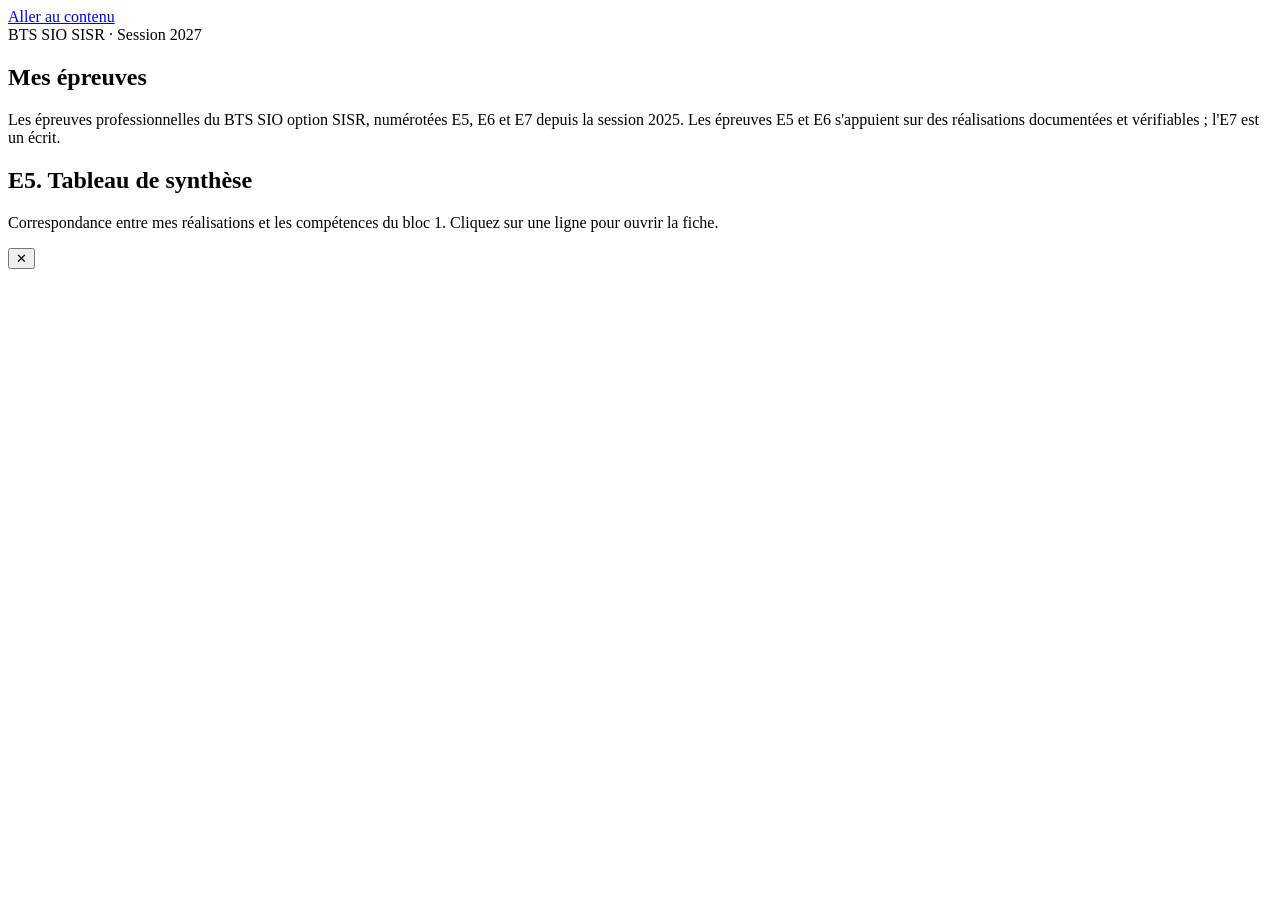
==== epreuves.html @ 0b48050b "Add files via upload" ====
<!DOCTYPE html>
<html lang="fr">
<head>
  <meta charset="UTF-8">
  <meta name="viewport" content="width=device-width, initial-scale=1.0">
  <title>Mes épreuves — Portfolio BTS SIO SISR</title>
  <meta name="description" content="Portfolio BTS SIO option SISR — Épreuve E5">
  <link rel="icon" href="data:image/svg+xml,<svg xmlns='http://www.w3.org/2000/svg' viewBox='0 0 100 100'><text y='.9em' font-size='90'>🖧</text></svg>">
  <link rel="preconnect" href="https://fonts.googleapis.com">
  <link rel="preconnect" href="https://fonts.gstatic.com" crossorigin>
  <link href="https://fonts.googleapis.com/css2?family=Inter:wght@400;500;600;700;800&family=JetBrains+Mono:wght@400;600&display=swap" rel="stylesheet">
  <link rel="stylesheet" href="css/style.css">
  <script>try{document.documentElement.dataset.theme=localStorage.getItem("theme")||"dark"}catch(e){document.documentElement.dataset.theme="dark"}</script>
</head>
<body data-page="epreuves">
  <a class="skip" href="#main">Aller au contenu</a>
  <header class="nav" id="nav"></header>
  <main id="main">
    <section class="page-hero">
      <div class="container">
        <span class="tag">BTS SIO SISR · Session 2027</span>
        <h1>Mes épreuves</h1>
        <p>Les épreuves professionnelles du BTS SIO option SISR, numérotées E5, E6 et E7 depuis la session 2025. Les épreuves E5 et E6 s'appuient sur des réalisations documentées et vérifiables ; l'E7 est un écrit.</p>
      </div>
    </section>
    <section class="section section--first">
      <div class="container"><div class="epreuves" id="epreuves-list"></div></div>
    </section>
    <section class="section section--alt" id="synthese">
      <div class="container">
        <h2 class="section__title"><span class="num">E5.</span> Tableau de synthèse</h2>
        <p class="section__intro">Correspondance entre mes réalisations et les compétences du bloc 1. Cliquez sur une ligne pour ouvrir la fiche.</p>
        <div class="coverage" id="coverage"></div>
        <div class="table-wrap"><table class="synth" id="synth-table"></table></div>
        <div class="synth__legend" id="synth-legend"></div>
      </div>
    </section>
  </main>
  <footer class="footer" id="footer"></footer>

  <div class="modal" id="modal" aria-hidden="true">
    <div class="modal__overlay" data-close></div>
    <div class="modal__box" role="dialog" aria-modal="true" aria-labelledby="modal-title">
      <button class="modal__close" data-close aria-label="Fermer">✕</button>
      <div id="modal-content"></div>
    </div>
  </div>

  <script src="js/data/accueil.js"></script>
  <script src="js/data/epreuves.js"></script>
  <script src="js/data/projets.js"></script>
  <script src="js/data/veille.js"></script>
  <script src="js/data/certifications.js"></script>
  <script src="js/main.js"></script>
</body>
</html>
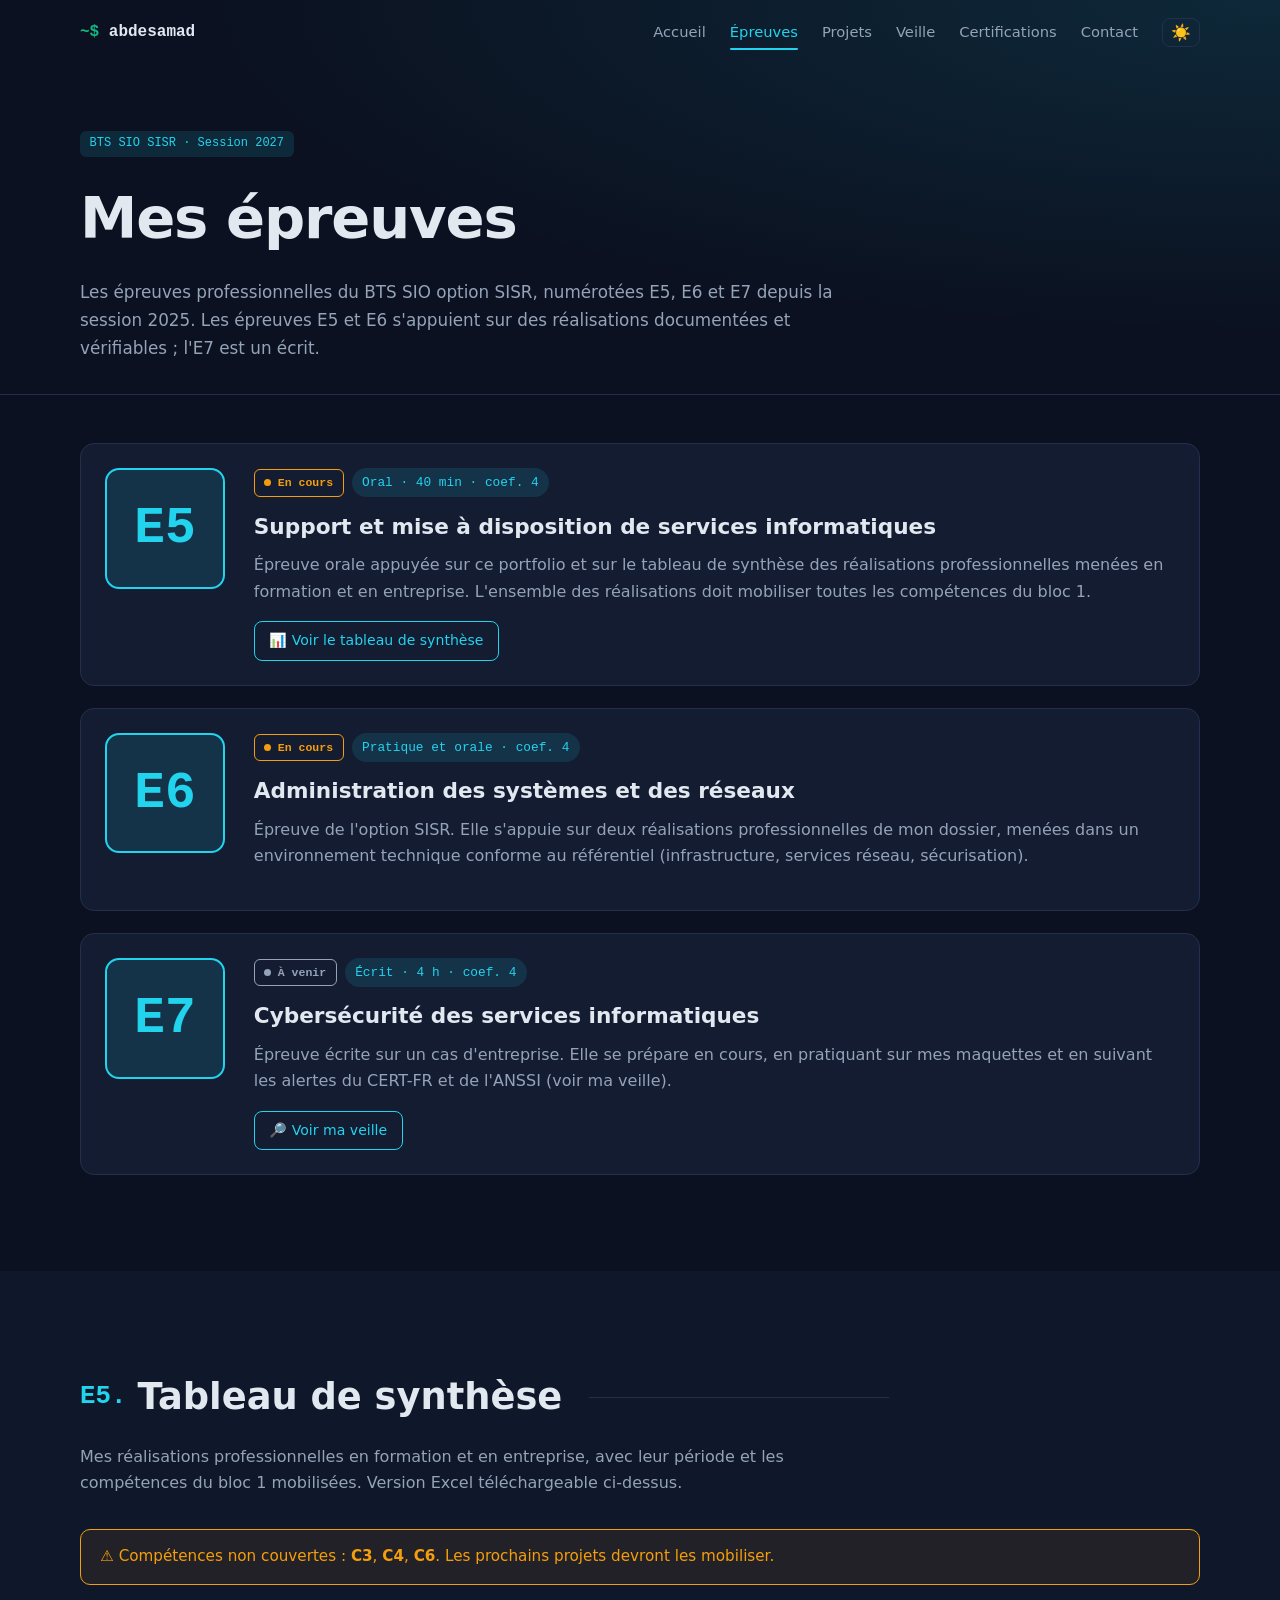
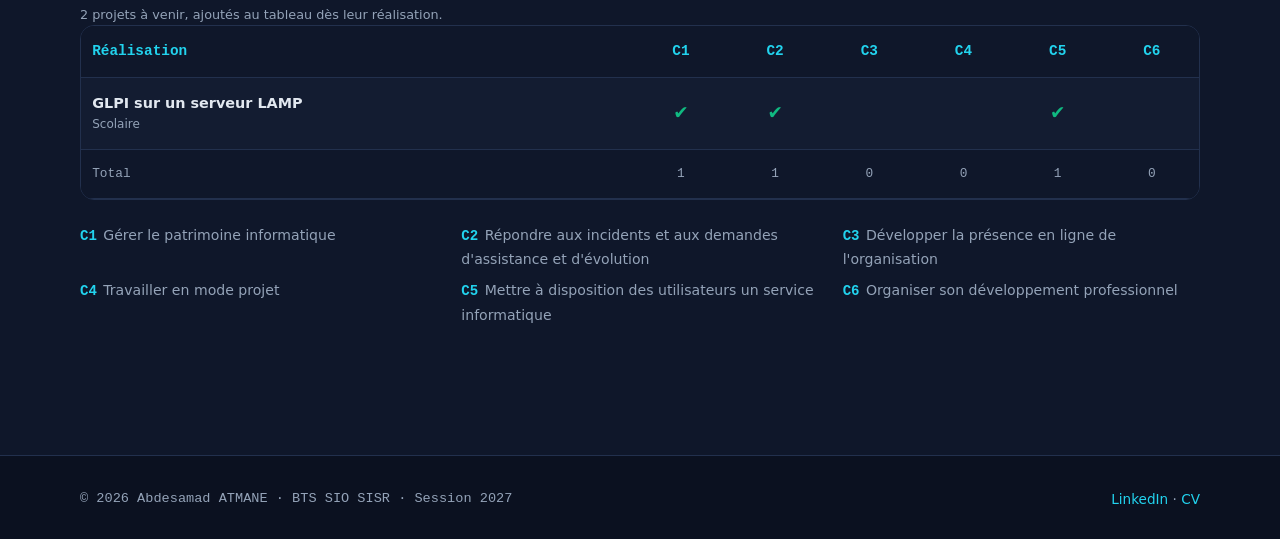
==== commit a85dcf7e: "Add files via upload" ====
--- a/epreuves.html
+++ b/epreuves.html
@@ -29,7 +29,7 @@
     <section class="section section--alt" id="synthese">
       <div class="container">
         <h2 class="section__title"><span class="num">E5.</span> Tableau de synthèse</h2>
-        <p class="section__intro">Correspondance entre mes réalisations et les compétences du bloc 1. Cliquez sur une ligne pour ouvrir la fiche.</p>
+        <p class="section__intro">Mes réalisations professionnelles en formation et en entreprise, avec leur période et les compétences du bloc 1 mobilisées. Version Excel téléchargeable ci-dessus.</p>
         <div class="coverage" id="coverage"></div>
         <div class="table-wrap"><table class="synth" id="synth-table"></table></div>
         <div class="synth__legend" id="synth-legend"></div>
--- a/css/style.css
+++ b/css/style.css
@@ -0,0 +1,451 @@
+/* =========================================================
+   PORTFOLIO E5 — BTS SIO SISR
+   Couleurs modifiables dans :root
+   ========================================================= */
+:root {
+  --bg: #0b1120;
+  --bg-alt: #0f172a;
+  --card: #131c31;
+  --card-hover: #18233d;
+  --border: #22304d;
+  --text: #e2e8f0;
+  --muted: #94a3b8;
+  --accent: #22d3ee;      /* cyan */
+  --accent-2: #10b981;    /* vert terminal */
+  --accent-soft: rgba(34, 211, 238, .12);
+  --radius: 14px;
+  --shadow: 0 10px 30px rgba(0, 0, 0, .35);
+  --font: "Inter", system-ui, sans-serif;
+  --mono: "JetBrains Mono", ui-monospace, monospace;
+}
+[data-theme="light"] {
+  --bg: #f8fafc;
+  --bg-alt: #eef2f7;
+  --card: #ffffff;
+  --card-hover: #f1f5f9;
+  --border: #dbe3ee;
+  --text: #0f172a;
+  --muted: #475569;
+  --accent: #0891b2;
+  --accent-2: #059669;
+  --accent-soft: rgba(8, 145, 178, .1);
+  --shadow: 0 10px 25px rgba(15, 23, 42, .08);
+}
+
+* { margin: 0; padding: 0; box-sizing: border-box; }
+html { scroll-behavior: smooth; scroll-padding-top: 70px; }
+body {
+  font-family: var(--font);
+  background: var(--bg);
+  color: var(--text);
+  line-height: 1.65;
+  transition: background .3s, color .3s;
+}
+a { color: var(--accent); text-decoration: none; }
+img { max-width: 100%; display: block; }
+ul { list-style: none; }
+.container { width: min(1120px, 92%); margin: 0 auto; }
+.mono { font-family: var(--mono); }
+.center { text-align: center; }
+.prompt { color: var(--accent-2); font-family: var(--mono); }
+
+/* ---------- BOUTONS ---------- */
+.btn {
+  display: inline-block; padding: .8rem 1.5rem; border-radius: 10px;
+  font-weight: 600; font-size: .95rem; transition: .25s; cursor: pointer; border: 2px solid transparent;
+}
+.btn--primary { background: var(--accent); color: #0b1120; }
+.btn--primary:hover { transform: translateY(-2px); box-shadow: 0 8px 20px var(--accent-soft); }
+.btn--ghost { border-color: var(--accent); color: var(--accent); }
+.btn--ghost:hover { background: var(--accent-soft); }
+
+/* ---------- NAVIGATION ---------- */
+.nav {
+  position: fixed; inset: 0 0 auto 0; z-index: 100; height: 64px;
+  display: flex; align-items: center; transition: .3s;
+}
+.nav.scrolled {
+  background: color-mix(in srgb, var(--bg) 85%, transparent);
+  backdrop-filter: blur(12px); border-bottom: 1px solid var(--border);
+}
+.nav__inner { display: flex; align-items: center; justify-content: space-between; }
+.nav__logo { font-family: var(--mono); font-weight: 600; color: var(--text); }
+.nav__links { display: flex; align-items: center; gap: 1.5rem; }
+.nav__links a { color: var(--muted); font-size: .92rem; font-weight: 500; transition: color .2s; position: relative; }
+.nav__links a:hover, .nav__links a.active { color: var(--accent); }
+.nav__links a.active::after {
+  content: ""; position: absolute; left: 0; right: 0; bottom: -6px; height: 2px; background: var(--accent); border-radius: 2px;
+}
+.theme-toggle { background: none; border: 1px solid var(--border); border-radius: 8px; padding: .25rem .5rem; cursor: pointer; font-size: 1rem; }
+.nav__burger { display: none; background: none; border: none; cursor: pointer; flex-direction: column; gap: 5px; }
+.nav__burger span { width: 24px; height: 2px; background: var(--text); transition: .3s; }
+
+/* ---------- HERO ---------- */
+.hero { position: relative; min-height: 100vh; display: flex; align-items: center; overflow: hidden; }
+#network-bg { position: absolute; inset: 0; width: 100%; height: 100%; opacity: .55; }
+.hero__content { position: relative; z-index: 1; }
+.hero__hello { color: var(--accent); margin-bottom: .5rem; }
+.hero__name { font-size: clamp(2.5rem, 7vw, 4.8rem); font-weight: 800; line-height: 1.1; letter-spacing: -.02em; }
+.hero__title { font-size: clamp(1.2rem, 3vw, 1.8rem); color: var(--muted); font-weight: 600; margin: .6rem 0 1.2rem; }
+.hero__typed { font-size: 1.05rem; min-height: 1.6em; margin-bottom: 2.2rem; }
+.cursor { animation: blink 1s steps(1) infinite; color: var(--accent); }
+@keyframes blink { 50% { opacity: 0; } }
+.hero__actions { display: flex; gap: 1rem; flex-wrap: wrap; }
+.hero__scroll {
+  position: absolute; bottom: 2rem; left: 50%; transform: translateX(-50%);
+  color: var(--muted); font-size: 1.5rem; animation: bounce 2s infinite;
+}
+@keyframes bounce { 0%,100% { transform: translate(-50%, 0); } 50% { transform: translate(-50%, 8px); } }
+
+/* ---------- SECTIONS ---------- */
+.section { padding: 6rem 0; }
+.section--alt { background: var(--bg-alt); }
+.section__title {
+  font-size: clamp(1.7rem, 4vw, 2.3rem); font-weight: 800; margin-bottom: 2rem;
+  display: flex; align-items: center; gap: .7rem;
+}
+.section__title::after { content: ""; flex: 1; max-width: 300px; height: 1px; background: var(--border); margin-left: 1rem; }
+.section__title--center { justify-content: center; }
+.section__title--center::after { display: none; }
+.num { font-family: var(--mono); color: var(--accent); font-size: .7em; font-weight: 600; }
+.section__intro { color: var(--muted); max-width: 720px; margin: -1rem 0 2rem; }
+.center .section__intro { margin-inline: auto; }
+.sub-title { font-size: 1.25rem; margin: 3rem 0 1.2rem; }
+.card {
+  background: var(--card); border: 1px solid var(--border); border-radius: var(--radius); padding: 1.5rem;
+}
+.tag {
+  display: inline-block; font-family: var(--mono); font-size: .75rem; color: var(--accent);
+  background: var(--accent-soft); padding: .2rem .6rem; border-radius: 6px; margin-bottom: .6rem;
+}
+
+/* ---------- À PROPOS ---------- */
+.about { display: grid; grid-template-columns: 260px 1fr; gap: 3rem; align-items: start; }
+.about__photo {
+  aspect-ratio: 1; border-radius: var(--radius); overflow: hidden; border: 2px solid var(--accent);
+  background: linear-gradient(135deg, var(--accent-soft), var(--card));
+  display: grid; place-items: center; font-size: 4rem; font-weight: 800; color: var(--accent);
+  box-shadow: 12px 12px 0 var(--accent-soft);
+}
+.about__photo img { width: 100%; height: 100%; object-fit: cover; }
+.about__text p { color: var(--muted); font-size: 1.05rem; margin-bottom: 1.5rem; }
+.about__infos { display: grid; grid-template-columns: repeat(auto-fit, minmax(220px, 1fr)); gap: .8rem; }
+.about__infos li { background: var(--card); border: 1px solid var(--border); border-radius: 10px; padding: .7rem 1rem; font-size: .92rem; }
+.about__infos strong { display: block; color: var(--accent); font-size: .75rem; font-family: var(--mono); text-transform: uppercase; }
+.bts-info p + p { margin-top: .8rem; }
+.bts-info p { color: var(--muted); }
+.bts-info strong { color: var(--text); }
+
+/* Timeline */
+.timeline { border-left: 2px solid var(--border); padding-left: 1.8rem; display: grid; gap: 1.5rem; }
+.timeline__item { position: relative; }
+.timeline__item::before {
+  content: ""; position: absolute; left: calc(-1.8rem - 7px); top: .45rem;
+  width: 12px; height: 12px; border-radius: 50%; background: var(--accent); box-shadow: 0 0 0 4px var(--accent-soft);
+}
+.timeline__date { font-family: var(--mono); color: var(--accent); font-size: .85rem; }
+.timeline__item h4 { font-size: 1.1rem; }
+.timeline__lieu { color: var(--muted); font-size: .9rem; }
+.timeline__item p { color: var(--muted); font-size: .95rem; margin-top: .3rem; }
+
+/* ---------- COMPÉTENCES ---------- */
+.skills { display: grid; grid-template-columns: repeat(auto-fit, minmax(200px, 1fr)); gap: 1.2rem; }
+.skill { transition: .25s; }
+.skill:hover { transform: translateY(-4px); border-color: var(--accent); }
+.skill__head { display: flex; align-items: center; gap: .6rem; margin-bottom: 1rem; }
+.skill__icon { font-size: 1.5rem; }
+.skill h3 { font-size: 1.05rem; }
+.chips { display: flex; flex-wrap: wrap; gap: .45rem; }
+.chip {
+  font-size: .8rem; padding: .25rem .65rem; border-radius: 20px;
+  background: var(--accent-soft); color: var(--accent); font-family: var(--mono);
+}
+.certs { display: grid; grid-template-columns: repeat(auto-fit, minmax(260px, 1fr)); gap: 1rem; }
+.cert { display: flex; gap: 1rem; align-items: center; }
+.cert__icon { font-size: 1.8rem; }
+.cert h4 { font-size: .98rem; }
+.cert p { color: var(--muted); font-size: .85rem; }
+
+/* ---------- RÉALISATIONS ---------- */
+.filters { display: flex; gap: .6rem; margin-bottom: 2rem; flex-wrap: wrap; }
+.filter {
+  background: var(--card); border: 1px solid var(--border); color: var(--muted);
+  padding: .5rem 1.1rem; border-radius: 30px; cursor: pointer; font-weight: 500; transition: .2s; font-family: var(--font);
+}
+.filter:hover { color: var(--accent); }
+.filter.active { background: var(--accent); color: #0b1120; border-color: var(--accent); }
+.projects { display: grid; grid-template-columns: repeat(auto-fill, minmax(320px, 1fr)); gap: 1.4rem; }
+.project {
+  display: flex; flex-direction: column; gap: .2rem; transition: .25s; text-align: left;
+  font: inherit; color: inherit;
+}
+.project:hover { transform: translateY(-5px); border-color: var(--accent); box-shadow: var(--shadow); }
+.project__top { display: flex; justify-content: space-between; align-items: center; margin-bottom: 1rem; }
+.project__icon { font-size: 2rem; }
+.badge { font-size: .72rem; font-family: var(--mono); padding: .2rem .6rem; border-radius: 6px; font-weight: 600; }
+.badge--formation { background: rgba(34, 211, 238, .14); color: var(--accent); }
+.badge--entreprise, .badge--stage, .badge--alternance { background: rgba(16, 185, 129, .15); color: var(--accent-2); }
+.badge--personnel { background: rgba(167, 139, 250, .16); color: #a78bfa; }
+.project h3 { font-size: 1.12rem; margin-bottom: .5rem; }
+.project p { color: var(--muted); font-size: .92rem; flex: 1; }
+.project__comp { display: flex; gap: .35rem; flex-wrap: wrap; margin: 1rem 0 .8rem; }
+.comp-pill { font-family: var(--mono); font-size: .72rem; border: 1px solid var(--border); padding: .1rem .45rem; border-radius: 5px; color: var(--muted); }
+.project__more { color: var(--accent); font-size: .88rem; font-weight: 600; }
+[hidden] { display: none !important; }
+
+/* ---------- TABLEAU DE SYNTHÈSE ---------- */
+.table-wrap { overflow-x: auto; border-radius: var(--radius); border: 1px solid var(--border); }
+.synth { width: 100%; border-collapse: collapse; background: var(--card); min-width: 720px; }
+.synth th, .synth td { padding: .85rem .7rem; border-bottom: 1px solid var(--border); text-align: center; font-size: .9rem; }
+.synth thead th { background: var(--bg-alt); font-family: var(--mono); color: var(--accent); }
+.synth td:first-child, .synth th:first-child { text-align: left; }
+.synth tbody tr { cursor: pointer; transition: background .2s; }
+.synth tbody tr:hover { background: var(--card-hover); }
+.synth .check { color: var(--accent-2); font-size: 1.15rem; font-weight: 700; }
+.synth td small { display: block; color: var(--muted); font-size: .75rem; }
+.synth tfoot td { font-family: var(--mono); color: var(--muted); font-size: .8rem; background: var(--bg-alt); }
+.synth__legend { display: grid; grid-template-columns: repeat(auto-fit, minmax(300px, 1fr)); gap: .5rem 1.5rem; margin: 1.5rem 0 2rem; font-size: .88rem; color: var(--muted); }
+.synth__legend strong { font-family: var(--mono); color: var(--accent); margin-right: .4rem; }
+
+/* ---------- STAGES ---------- */
+.stages { display: grid; grid-template-columns: repeat(auto-fit, minmax(320px, 1fr)); gap: 1.5rem; }
+.stage { border-top: 3px solid var(--accent-2); }
+.stage__period { font-family: var(--mono); color: var(--accent-2); font-size: .85rem; }
+.stage h3 { font-size: 1.25rem; margin: .3rem 0; }
+.stage__meta { color: var(--muted); font-size: .88rem; margin-bottom: 1rem; }
+.stage p { color: var(--muted); margin-bottom: 1rem; }
+.list li { position: relative; padding-left: 1.3rem; margin-bottom: .45rem; color: var(--muted); font-size: .95rem; }
+.list li::before { content: "▹"; position: absolute; left: 0; color: var(--accent); }
+.list strong { color: var(--text); }
+
+/* ---------- VEILLE ---------- */
+.veille__head h3 { font-size: 1.4rem; margin-bottom: .5rem; }
+.veille__pb { font-style: italic; color: var(--accent); margin-bottom: .8rem; }
+.veille__head p:last-child { color: var(--muted); }
+.veille__grid { display: grid; grid-template-columns: 1fr 1fr; gap: 1.2rem; margin-top: 1.2rem; }
+.veille__grid h4 { margin-bottom: 1rem; }
+.articles { display: grid; grid-template-columns: repeat(auto-fill, minmax(300px, 1fr)); gap: 1.2rem; }
+.article { transition: .25s; display: block; color: inherit; }
+.article:hover { border-color: var(--accent); transform: translateY(-3px); }
+.article__meta { font-family: var(--mono); font-size: .78rem; color: var(--accent); margin-bottom: .4rem; }
+.article h4 { margin-bottom: .4rem; }
+.article p { color: var(--muted); font-size: .9rem; }
+
+/* ---------- CONTACT ---------- */
+.contact { display: flex; justify-content: center; gap: 1rem; flex-wrap: wrap; }
+.contact a {
+  display: flex; align-items: center; gap: .6rem; padding: 1rem 1.5rem;
+  background: var(--card); border: 1px solid var(--border); border-radius: var(--radius); color: var(--text); font-weight: 500; transition: .25s;
+}
+.contact a:hover { border-color: var(--accent); color: var(--accent); transform: translateY(-3px); }
+.contact svg { width: 22px; height: 22px; fill: currentColor; }
+
+.footer { padding: 2rem 0; border-top: 1px solid var(--border); text-align: center; color: var(--muted); font-size: .85rem; }
+
+/* ---------- MODALE ---------- */
+.modal { position: fixed; inset: 0; z-index: 200; display: none; align-items: center; justify-content: center; padding: 1rem; }
+.modal.open { display: flex; }
+.modal__overlay { position: absolute; inset: 0; background: rgba(2, 6, 23, .75); backdrop-filter: blur(4px); }
+.modal__box {
+  position: relative; background: var(--card); border: 1px solid var(--border); border-radius: var(--radius);
+  width: min(820px, 100%); max-height: 90vh; overflow-y: auto; padding: 2.2rem; animation: pop .25s ease;
+}
+@keyframes pop { from { transform: scale(.95); opacity: 0; } }
+.modal__close {
+  position: absolute; top: 1rem; right: 1rem; background: var(--bg-alt); border: 1px solid var(--border);
+  color: var(--text); width: 36px; height: 36px; border-radius: 50%; cursor: pointer; font-size: 1rem;
+}
+.modal__close:hover { color: var(--accent); border-color: var(--accent); }
+.modal h2 { font-size: 1.6rem; margin: .5rem 2.5rem .3rem 0; }
+.modal__date { color: var(--muted); font-family: var(--mono); font-size: .85rem; }
+.modal h4 { color: var(--accent); font-size: .85rem; font-family: var(--mono); text-transform: uppercase; letter-spacing: .05em; margin: 1.6rem 0 .6rem; }
+.modal p { color: var(--muted); }
+.steps { counter-reset: step; list-style: none; }
+.steps li { counter-increment: step; position: relative; padding-left: 2.4rem; margin-bottom: .7rem; color: var(--muted); }
+.steps li::before {
+  content: counter(step); position: absolute; left: 0; top: 0; width: 1.7rem; height: 1.7rem; border-radius: 50%;
+  background: var(--accent-soft); color: var(--accent); font-family: var(--mono); font-size: .8rem; display: grid; place-items: center; font-weight: 600;
+}
+.modal__comps li { display: flex; gap: .6rem; align-items: baseline; margin-bottom: .4rem; color: var(--muted); }
+.modal__comps strong { font-family: var(--mono); color: var(--accent-2); }
+.docs { display: flex; gap: .6rem; flex-wrap: wrap; }
+.docs a { border: 1px solid var(--accent); padding: .45rem .9rem; border-radius: 8px; font-size: .88rem; }
+.docs a:hover { background: var(--accent-soft); }
+
+/* ---------- ANIMATION D'APPARITION ---------- */
+.reveal { opacity: 0; transform: translateY(25px); transition: opacity .7s ease, transform .7s ease; }
+.reveal.visible { opacity: 1; transform: none; }
+
+/* ---------- RESPONSIVE ---------- */
+@media (max-width: 900px) {
+  .nav__burger { display: flex; }
+  .nav__links {
+    position: fixed; top: 64px; right: 0; bottom: 0; width: min(280px, 80%);
+    flex-direction: column; align-items: flex-start; padding: 2rem; gap: 1.4rem;
+    background: var(--bg-alt); border-left: 1px solid var(--border);
+    transform: translateX(100%); transition: transform .3s;
+  }
+  .nav__links.open { transform: none; }
+  .nav__links a { font-size: 1.05rem; }
+  .nav__burger.open span:nth-child(1) { transform: translateY(7px) rotate(45deg); }
+  .nav__burger.open span:nth-child(2) { opacity: 0; }
+  .nav__burger.open span:nth-child(3) { transform: translateY(-7px) rotate(-45deg); }
+  .about { grid-template-columns: 1fr; }
+  .about__photo { max-width: 220px; }
+  .veille__grid { grid-template-columns: 1fr; }
+}
+@media (max-width: 500px) {
+  .section { padding: 4.5rem 0; }
+  .projects { grid-template-columns: 1fr; }
+  .modal__box { padding: 1.5rem; }
+}
+@media (prefers-reduced-motion: reduce) {
+  * { animation: none !important; transition: none !important; scroll-behavior: auto !important; }
+  .reveal { opacity: 1; transform: none; }
+}
+@media print {
+  .nav, #network-bg, .hero__scroll, .filters, .modal { display: none !important; }
+  .reveal { opacity: 1; transform: none; }
+}
+
+/* =========================================================
+   STRUCTURE MULTI-PAGES
+   ========================================================= */
+.skip { position: absolute; left: -999px; top: 0; background: var(--accent); color: #0b1120; padding: .5rem 1rem; z-index: 300; }
+.skip:focus { left: 1rem; }
+.section--tight { padding: 0 0 2rem; margin-top: -4rem; position: relative; z-index: 2; }
+.section--first { padding-top: 3rem; }
+.hero__name .outline { color: transparent; -webkit-text-stroke: 2px var(--text); }
+.hero__intro { color: var(--muted); max-width: 620px; font-size: 1.08rem; margin-bottom: 2rem; }
+.hero .tag { margin-bottom: 1.2rem; }
+.btn--small { padding: .55rem 1rem; font-size: .85rem; align-self: flex-start; margin-top: auto; font-family: var(--font); border: none; }
+
+/* Bandeau des pages internes */
+.page-hero { padding: 8rem 0 2rem; border-bottom: 1px solid var(--border);
+  background: radial-gradient(ellipse at top right, var(--accent-soft), transparent 60%); }
+.page-hero h1 { font-size: clamp(2.2rem, 6vw, 3.6rem); font-weight: 800; letter-spacing: -.02em; margin: .3rem 0 .8rem; }
+.page-hero p { color: var(--muted); max-width: 760px; font-size: 1.05rem; }
+.page-hero strong { color: var(--text); }
+
+/* Chiffres clés */
+.stats { display: grid; grid-template-columns: repeat(4, 1fr); gap: 1rem; }
+.stat { display: flex; flex-direction: column; color: var(--text); transition: .25s; }
+.stat:hover { border-color: var(--accent); transform: translateY(-3px); }
+.stat strong { font-size: 2.2rem; font-weight: 800; color: var(--accent); line-height: 1.1; }
+.stat span { color: var(--muted); font-size: .9rem; }
+
+/* Grilles d'info */
+.info-grid { display: grid; grid-template-columns: repeat(auto-fit, minmax(280px, 1fr)); gap: 1.2rem; margin-top: 2.5rem; }
+.info-grid--2 { grid-template-columns: repeat(auto-fit, minmax(320px, 1fr)); }
+.info-grid h3 { font-size: 1.15rem; margin-bottom: .6rem; }
+.info-grid p { color: var(--muted); margin-bottom: .8rem; }
+.info-grid a { font-size: .9rem; font-weight: 600; }
+.mini { font-family: var(--mono); font-size: .78rem; color: var(--accent); text-transform: uppercase; margin: .8rem 0 .3rem; }
+.kv { display: grid; grid-template-columns: auto 1fr; gap: .3rem 1rem; font-size: .88rem; margin-bottom: 1rem; }
+.kv dt { font-family: var(--mono); color: var(--accent); font-size: .75rem; text-transform: uppercase; padding-top: .15rem; }
+.kv dd { color: var(--text); }
+.two-cols { display: grid; grid-template-columns: 1fr 1fr; gap: 3rem; }
+.two-cols .sub-title { margin-top: 0; }
+
+/* Statuts */
+.badges { display: flex; gap: .5rem; flex-wrap: wrap; align-items: center; }
+.statut { display: inline-flex; align-items: center; gap: .4rem; font-family: var(--mono); font-size: .72rem; font-weight: 600;
+  padding: .2rem .6rem; border-radius: 6px; border: 1px solid currentColor; }
+.statut .dot { width: 7px; height: 7px; border-radius: 50%; background: currentColor; }
+.statut--operationnel, .statut--obtenue, .statut--termine { color: var(--accent-2); }
+.statut--en-cours { color: #f59e0b; }
+.statut--a-venir { color: var(--muted); }
+
+/* Épreuves */
+.epreuves { display: grid; gap: 1.4rem; }
+.epreuve { display: grid; grid-template-columns: 120px 1fr; gap: 1.8rem; align-items: start; }
+.epreuve__code { font-size: 3.2rem; font-weight: 800; color: var(--accent); font-family: var(--mono);
+  border: 2px solid var(--accent); border-radius: var(--radius); text-align: center; padding: 1rem 0; background: var(--accent-soft); }
+.epreuve h2 { font-size: 1.35rem; margin: .7rem 0 .5rem; }
+.epreuve p { color: var(--muted); margin-bottom: 1rem; }
+.alert { padding: .9rem 1.2rem; border-radius: 10px; margin-bottom: 1.2rem; font-size: .95rem; border: 1px solid; }
+.alert--ok { color: var(--accent-2); border-color: currentColor; background: rgba(16, 185, 129, .08); }
+.alert--warn { color: #f59e0b; border-color: currentColor; background: rgba(245, 158, 11, .08); }
+.synth tbody tr:focus { outline: 2px solid var(--accent); outline-offset: -2px; }
+
+/* Projets */
+.project__num { color: var(--muted); font-size: .8rem; }
+.project .badge { align-self: flex-start; margin-bottom: .3rem; }
+.chips--sm { margin-top: 1rem; }
+.chips--sm .chip { font-size: .72rem; }
+
+/* Schéma d'architecture */
+.archi { display: flex; align-items: stretch; flex-wrap: wrap; gap: .4rem; padding: 1.2rem; border: 1px dashed var(--border);
+  border-radius: var(--radius); background: var(--bg-alt); }
+.archi__node { flex: 1 1 130px; background: var(--card); border: 1px solid var(--accent); border-radius: 10px; padding: .7rem .8rem; text-align: center; }
+.archi__node strong { display: block; font-size: .9rem; }
+.archi__node span { display: block; font-family: var(--mono); font-size: .72rem; color: var(--muted); }
+.archi__arrow { align-self: center; width: 28px; height: 2px; background: repeating-linear-gradient(90deg, var(--accent) 0 5px, transparent 5px 9px);
+  position: relative; flex: 0 0 28px; animation: flow 1s linear infinite; background-size: 18px 2px; }
+.archi__arrow::after { content: ""; position: absolute; right: -2px; top: -4px; border: 5px solid transparent; border-left-color: var(--accent); border-right: 0; }
+@keyframes flow { to { background-position: 18px 0; } }
+
+/* Veille */
+.axes { display: grid; grid-template-columns: repeat(auto-fit, minmax(220px, 1fr)); gap: 1rem; }
+.axe { display: flex; flex-direction: column; gap: .3rem; font-weight: 500; }
+.axe .mono { color: var(--accent); font-size: .78rem; }
+.journal { display: grid; gap: 1rem; border-left: 2px solid var(--border); padding-left: 1.5rem; }
+.journal .article { position: relative; }
+.journal .article::before { content: ""; position: absolute; left: calc(-1.5rem - 7px); top: 1.6rem; width: 12px; height: 12px;
+  border-radius: 50%; background: var(--accent); box-shadow: 0 0 0 4px var(--accent-soft); }
+.article h3 { font-size: 1.1rem; margin-bottom: .4rem; }
+.article h3 a { color: var(--text); }
+.article h3 a:hover { color: var(--accent); }
+.article__retenu { margin-top: .8rem; padding: .7rem 1rem; border-left: 3px solid var(--accent-2); background: rgba(16, 185, 129, .07);
+  border-radius: 0 8px 8px 0; color: var(--text) !important; font-size: .92rem; }
+.avis { margin-top: 1.2rem; border-left: 4px solid var(--accent); }
+.avis p:last-child { color: var(--text); font-size: 1.05rem; }
+.regle { margin-top: .8rem; font-family: var(--mono); font-size: .82rem; color: var(--accent) !important; }
+
+/* Certifications */
+.filter-count { color: var(--muted); font-size: .85rem; margin: -1rem 0 1.2rem; }
+.cert { display: flex; flex-direction: column; align-items: stretch; gap: .5rem; }
+.cert__top { display: flex; justify-content: space-between; align-items: center; gap: .5rem; }
+.cert__org { color: var(--accent); font-size: .78rem; text-transform: uppercase; }
+.cert h3 { font-size: 1.05rem; }
+.cert__date { color: var(--muted); font-size: .8rem; margin-top: auto; }
+
+/* Contact */
+.contact-layout { display: grid; grid-template-columns: 1fr 1.3fr; gap: 2rem; align-items: start; }
+.contact--col { flex-direction: column; }
+.contact--col a { justify-content: flex-start; }
+.contact a span strong { display: block; font-size: .75rem; font-family: var(--mono); color: var(--accent); text-transform: uppercase; }
+.form { display: grid; gap: 1rem; }
+.form h3 { font-size: 1.2rem; }
+.form label { display: grid; gap: .35rem; font-size: .88rem; font-weight: 600; }
+.form input, .form textarea { font: inherit; font-weight: 400; color: var(--text); background: var(--bg-alt); border: 1px solid var(--border);
+  border-radius: 8px; padding: .7rem .9rem; resize: vertical; }
+.form input:focus, .form textarea:focus { outline: none; border-color: var(--accent); box-shadow: 0 0 0 3px var(--accent-soft); }
+.form .btn { border: none; font-family: var(--font); justify-self: start; }
+.form__note { font-size: .8rem; color: var(--muted); }
+
+.footer__inner { display: flex; justify-content: space-between; flex-wrap: wrap; gap: .5rem; }
+
+@media (max-width: 900px) {
+  .stats { grid-template-columns: repeat(2, 1fr); }
+  .two-cols, .contact-layout { grid-template-columns: 1fr; }
+  .epreuve { grid-template-columns: 1fr; gap: 1rem; }
+  .epreuve__code { width: 110px; font-size: 2.2rem; padding: .5rem 0; }
+}
+@media (max-width: 600px) {
+  .archi { flex-direction: column; }
+  .archi__node { flex-basis: auto; }
+  .archi__arrow { transform: rotate(90deg); margin: .6rem auto; }
+  .footer__inner { justify-content: center; text-align: center; }
+}
+.project--soon { border-style: dashed; opacity: .75; }
+.project--soon:hover { transform: none; box-shadow: none; border-color: var(--border); }
+.project__soon { margin-top: auto; color: var(--muted); font-size: .82rem; }
+.badge--scolaire { background: rgba(34, 211, 238, .14); color: var(--accent); }
+.project__actions { display: flex; gap: .5rem; flex-wrap: wrap; margin-top: auto; }
+.project__actions .btn { margin-top: 0; }
+.btn--small.btn--ghost { border: 2px solid var(--accent); background: none; color: var(--accent); }
+.empty { grid-column: 1 / -1; text-align: center; padding: 3rem 1.5rem; border-style: dashed; }
+.empty__icon { font-size: 2.5rem; display: block; margin-bottom: .6rem; }
+.empty h3 { font-size: 1.2rem; margin-bottom: .4rem; }
+.empty p { color: var(--muted); max-width: 520px; margin: 0 auto; }
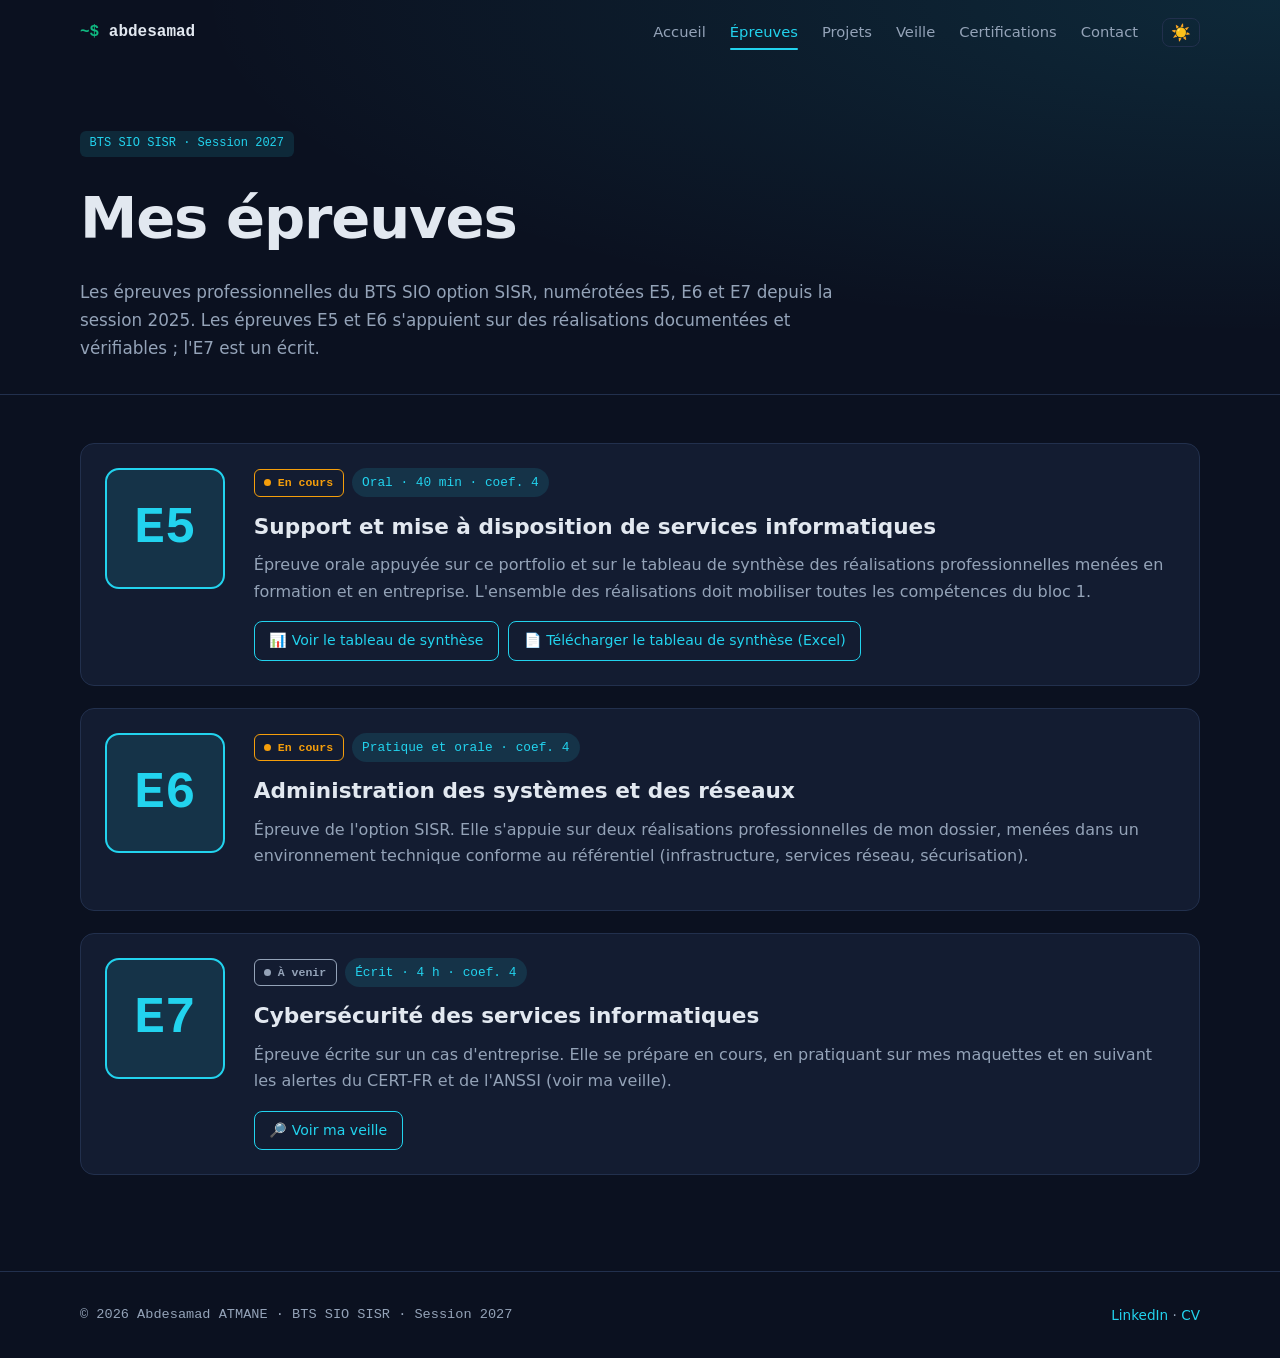
==== commit 838b0660: "Add files via upload" ====
--- a/epreuves.html
+++ b/epreuves.html
@@ -26,15 +26,6 @@
     <section class="section section--first">
       <div class="container"><div class="epreuves" id="epreuves-list"></div></div>
     </section>
-    <section class="section section--alt" id="synthese">
-      <div class="container">
-        <h2 class="section__title"><span class="num">E5.</span> Tableau de synthèse</h2>
-        <p class="section__intro">Mes réalisations professionnelles en formation et en entreprise, avec leur période et les compétences du bloc 1 mobilisées. Version Excel téléchargeable ci-dessus.</p>
-        <div class="coverage" id="coverage"></div>
-        <div class="table-wrap"><table class="synth" id="synth-table"></table></div>
-        <div class="synth__legend" id="synth-legend"></div>
-      </div>
-    </section>
   </main>
   <footer class="footer" id="footer"></footer>
 
--- a/css/style.css
+++ b/css/style.css
@@ -449,3 +449,9 @@
 .empty__icon { font-size: 2.5rem; display: block; margin-bottom: .6rem; }
 .empty h3 { font-size: 1.2rem; margin-bottom: .4rem; }
 .empty p { color: var(--muted); max-width: 520px; margin: 0 auto; }
+.synth__section th { background: var(--accent-soft) !important; color: var(--accent); text-align: left !important;
+  font-family: var(--mono); font-size: .8rem; text-transform: uppercase; letter-spacing: .03em; }
+.synth tbody tr.synth__section { cursor: default; }
+.synth td:first-child { min-width: 320px; }
+.synth__periode { white-space: nowrap; font-family: var(--mono); font-size: .8rem !important; color: var(--muted); }
+.synth tbody tr { cursor: default; }
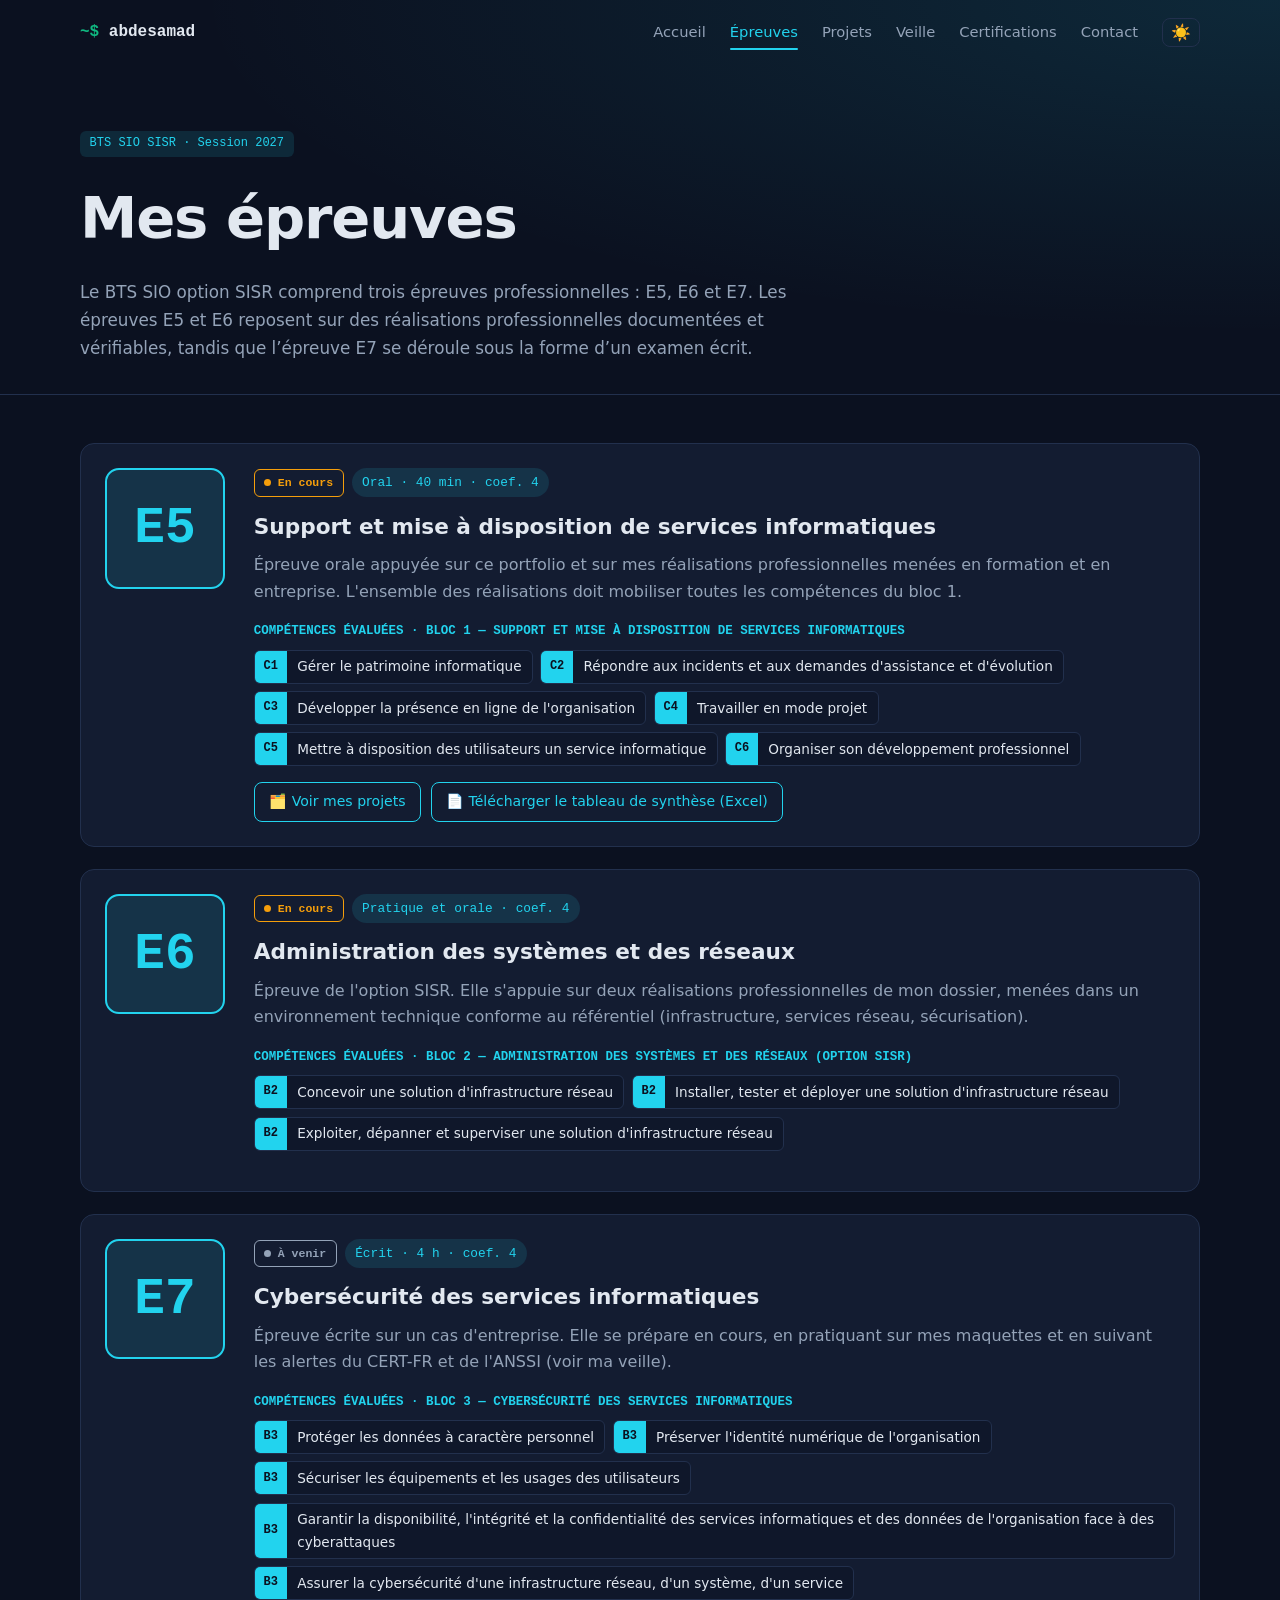
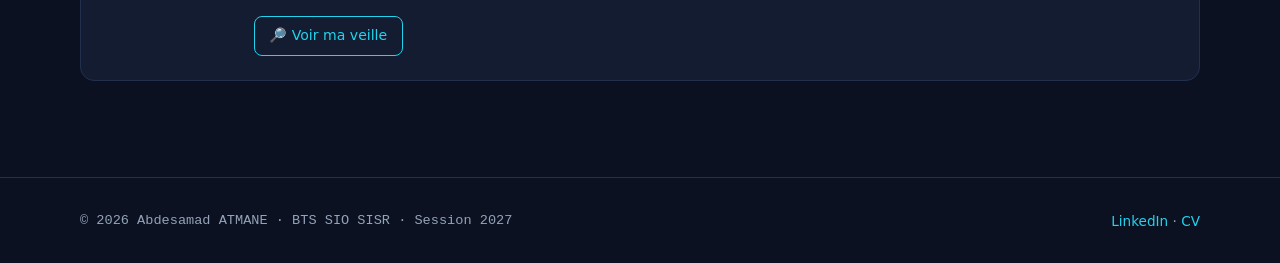
==== commit a2ae7329: "Update epreuves.html" ====
--- a/epreuves.html
+++ b/epreuves.html
@@ -20,7 +20,7 @@
       <div class="container">
         <span class="tag">BTS SIO SISR · Session 2027</span>
         <h1>Mes épreuves</h1>
-        <p>Les épreuves professionnelles du BTS SIO option SISR, numérotées E5, E6 et E7 depuis la session 2025. Les épreuves E5 et E6 s'appuient sur des réalisations documentées et vérifiables ; l'E7 est un écrit.</p>
+        <p>Le BTS SIO option SISR comprend trois épreuves professionnelles : E5, E6 et E7. Les épreuves E5 et E6 reposent sur des réalisations professionnelles documentées et vérifiables, tandis que l’épreuve E7 se déroule sous la forme d’un examen écrit.</p>
       </div>
     </section>
     <section class="section section--first">
--- a/css/style.css
+++ b/css/style.css
@@ -455,3 +455,19 @@
 .synth td:first-child { min-width: 320px; }
 .synth__periode { white-space: nowrap; font-family: var(--mono); font-size: .8rem !important; color: var(--muted); }
 .synth tbody tr { cursor: default; }
+.comp-list { display: grid; gap: .4rem; margin: .4rem 0 1rem; }
+.comp-list li { display: flex; gap: .6rem; align-items: baseline; font-size: .92rem; color: var(--muted);
+  padding: .45rem .7rem; border: 1px solid var(--border); border-radius: 8px; background: var(--bg-alt); }
+.comp-list li strong { font-family: var(--mono); color: var(--accent-2); font-size: .8rem; flex: 0 0 auto; }
+.comp-list--sm li { font-size: .85rem; padding: .35rem .6rem; }
+.project .mini { margin-top: 1rem; }
+.coverage-line { font-size: .9rem; padding: .6rem .9rem; border-radius: 8px; border: 1px solid; margin-bottom: 1rem; }
+.coverage-line.ok { color: var(--accent-2) !important; background: rgba(16,185,129,.08); }
+.coverage-line.warn { color: #f59e0b !important; background: rgba(245,158,11,.08); }
+.comp-tags { display: flex; flex-wrap: wrap; gap: .45rem; margin: .5rem 0 1rem; }
+.comp-tag { display: inline-flex; align-items: stretch; border: 1px solid var(--border); border-radius: 6px; overflow: hidden;
+  font-size: .85rem; background: var(--bg-alt); }
+.comp-tag b { display: flex; align-items: center; padding: .3rem .55rem; background: var(--accent); color: #0b1120;
+  font-family: var(--mono); font-size: .75rem; font-weight: 700; }
+.comp-tag span { padding: .3rem .65rem; color: var(--text); }
+.project .comp-tag { font-size: .8rem; }
